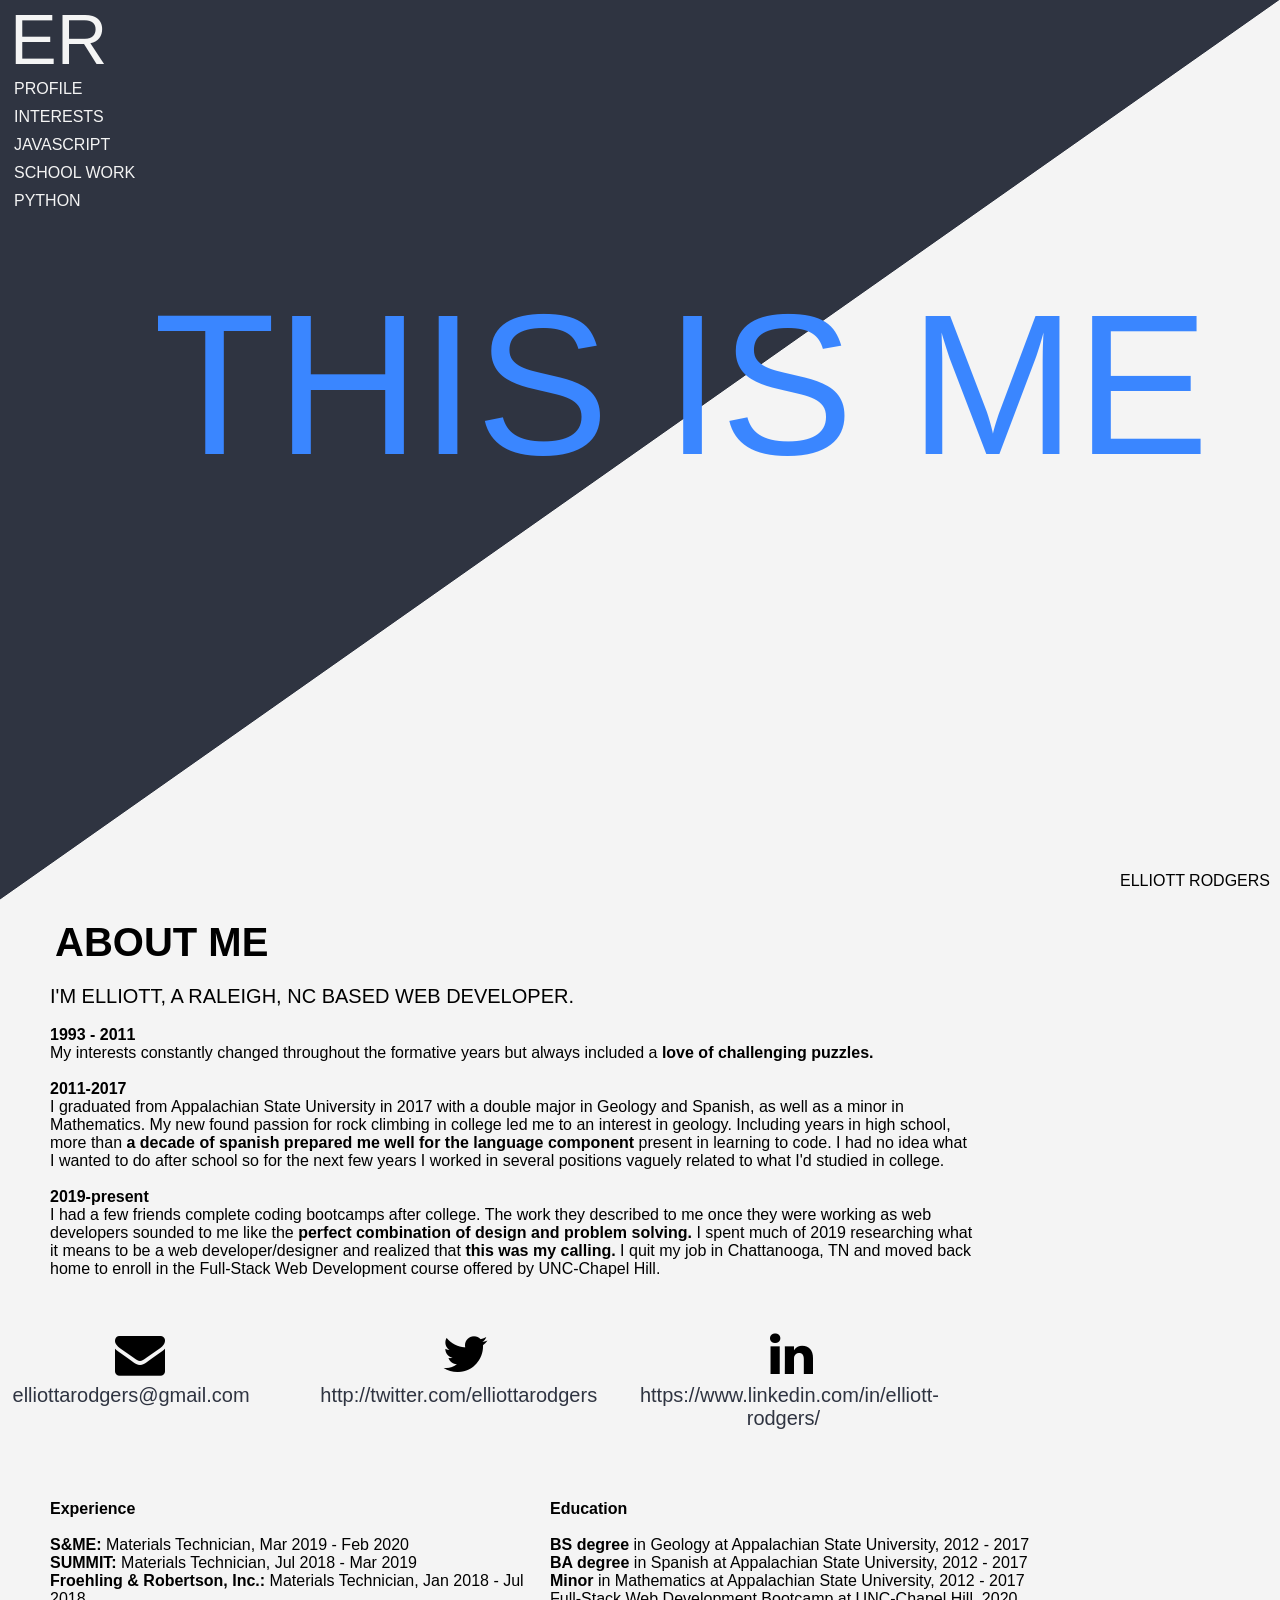
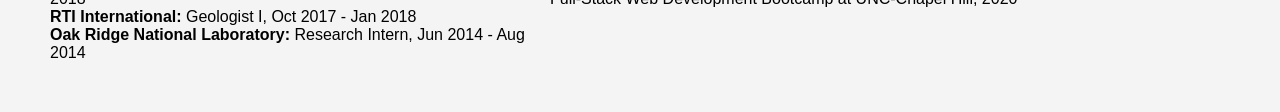
==== index.html @ 18452765 "first commit to new portfolio" ====
<!DOCTYPE html>
<html lang="en">
<head>
    <meta charset="UTF-8">
    <meta name="viewport" content="width=device-width, initial-scale=1.0">
    <script src="https://ajax.googleapis.com/ajax/libs/jquery/3.4.1/jquery.min.js"></script>
    <link rel="stylesheet" href="index.css">
    <link rel="stylesheet" type="text/css" href="js_Proj.css">
    <link rel="stylesheet" href="https://cdnjs.cloudflare.com/ajax/libs/font-awesome/4.7.0/css/font-awesome.min.css">
    <title>Document</title>
</head>
<body>
    <div id="back-cont">
        <div id="header">
            <!-- header col 1 -->
            <div>
                <div id="name-icon">ER</div>
                <div id="header-button-list">
                    <div id="profile-button" class="string-pad head-button">PROFILE</div>
                    <div id="interest-button" class="string-pad head-button">INTERESTS</div>
                    <div id="javascript-button" class="string-pad head-button">JAVASCRIPT</div>
                    <div id="school-button" class="string-pad head-button">SCHOOL WORK</div>
                    <div id="python-button" class="string-pad head-button">PYTHON</div>
                </div>
            </div>
        </div>
        <!-- PROFILE TITLE -->
        <div id="its-me">THIS IS ME</div>
    </div>
    <div id="toggle-grid" class="flip">
        <div id="basin"></div>
        <div id="code-div"></div>
    </div>
    <div id="name-tag">ELLIOTT RODGERS</div>
    <script type="text/javascript" src="index.js"></script>
    <script type="text/javascript" src="activities.js"></script>
    <script type="text/javascript" src="homework.js"></script>
    <script type="text/javascript" src="python.js"></script>
</body>
</html>
---- index.css ----
:root, * {
    border: 0;
    margin: 0;
    padding: 0;
    font-family: Arial, Helvetica, sans-serif;
}

html, body {
    max-width: 100%;
    overflow-x: hidden;
}

body {
    height: 100%;
    width: 100%;
    background-color: #F4F4F4;
}

#header {
    position: relative;
    z-index: 1;
    padding-top: 10px;
    padding-left: 10px;
    display: grid;
    grid-template-columns: 10% 10% 15%;
    color: #f4f4f4;
}

/* header */
#name-icon {
    color: #F4F4F4;
    font-size: 70px;
    position: fixed;
    top: 0;
    z-index: -1;
}

#header-button-list {
    margin-left: 4px;
    position: fixed;
    top: 80px;
    z-index: -1;
}

.head-button {
    color: #F4F4F4;
}

.head-button:hover {
    color: #ffe66d;
    cursor: pointer;
}

.string-pad {
    margin-bottom: 10px;
}
/* end header */

/* background triangle */
#back-cont {
    z-index: -1;
    height: 100vh;
    background-color: #F4F4F4;
    background-image: linear-gradient(to bottom right, #2f3441 49.95%, #F4F4F4 50%);
}
/* end background triangle */

/* profile */
#about-me-cont {
    width: 80%;
    margin-bottom: 20px;
}

#about-me {
    margin-left: 50px;
    margin-right: 50px;
}

#its-me {
    position: absolute;
    top: 30vh;
    left: 12%;
    z-index: 1;
    color: #3a86ff;
    font-size: 200px;
    font-weight: heavy;
}

#contact-cont {
    margin-top: 30px;
    margin-bottom: 70px;
}

#contact-bar {
    display: grid;
    grid-template-columns: repeat(3, 32%);
    font-size: 50px;
}

#contact-bar1 {
    display: grid;
    grid-template-columns: repeat(3, 32%);
    font-size: 20px;
}

.contact-div {
    transform: translate(35%, 0);
}

.contact-div1 {
    text-align: center;
    transform: translate(-10%, 0);
}

.contact-icon {
    font-size: 50px;
}

#h3-about {
    font-size: 40px;
}

.time-head {
    font-weight: bold;
}

#exp-ed {
    margin-left: 50px;
    display: grid;
    grid-template-columns: repeat(2, 65%);
    grid-row-gap: 20px;
}
/* end profile */

a {
    color: #2f3441;
}



.heavy {
    font-weight: bold;
}

.little-big {
    font-size: 20px;
}

.div-link {
    color: #2f3441;
    width: max-content;
    margin-bottom: 10px;
    padding: 5px;
}

.div-link:hover {
    color: white;
    background-color: #2f3441;
    cursor: pointer;
}

.container {
    width: 500px;
    margin-left: 50px;
    padding-bottom: 50px;
}

h3, h5 {
    padding-bottom: 20px;
    padding-top: 20px;
    margin-left: 5px;
}

#link-cont {
    background-color: rgb(230, 242, 253);
    border: 3px solid rgb(85, 127, 190);
    padding-left: 15px;
    margin-right: 10px;
}

a {
    text-decoration: none;
    padding: 6px;
    margin-bottom: 50px;
}

a:hover {
    color: white;
}

#name-tag {
    position: fixed;
    bottom: 10px;
    right: 10px;
}

#basin {
    padding-bottom: 30px;
    z-index: 1;
}

#activity-split {
    display: grid;
    grid-template-columns: auto auto;
}

.act-desc {
    margin-left: 40px;
    margin-right: 20px;
}

.tab-right {
    margin-left: 50px;
}

.inline {
    display: inline;
}

.flip {
    display: grid;
    grid-template-columns: 40% 30%;
}
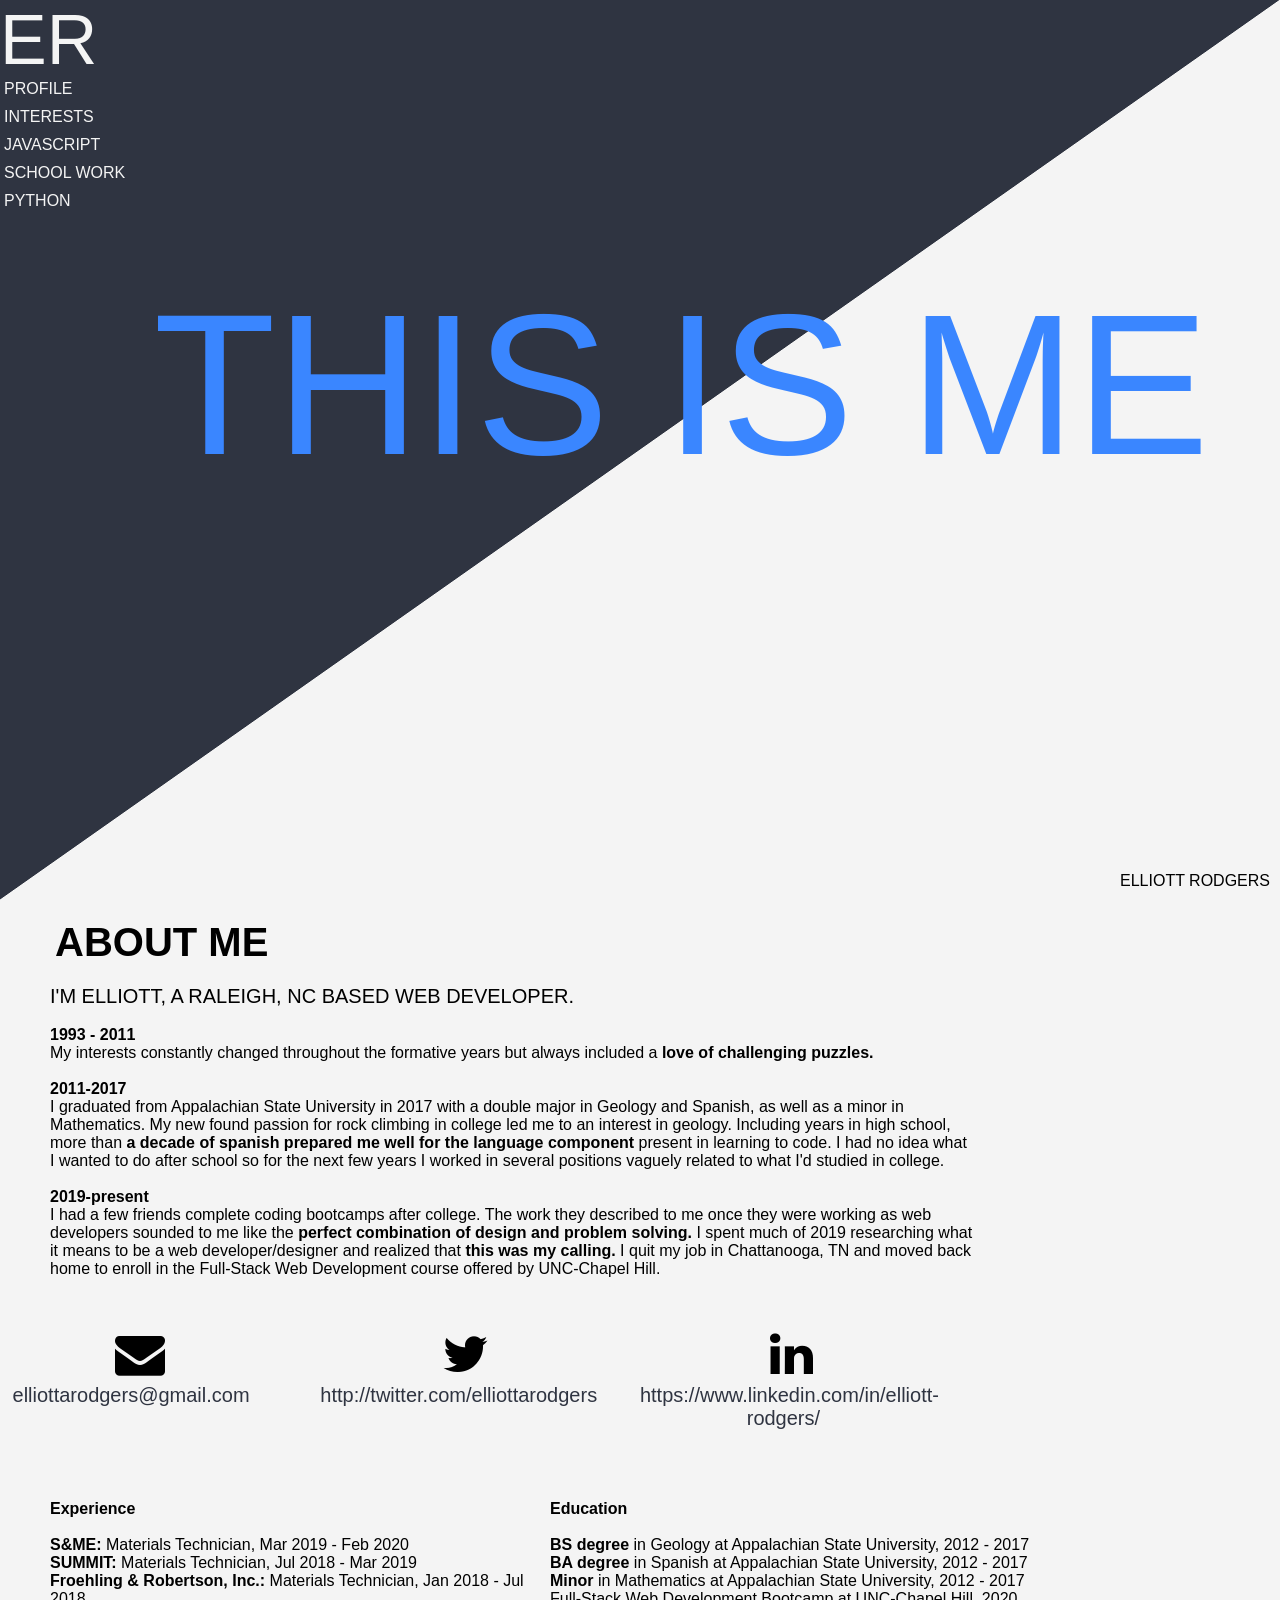
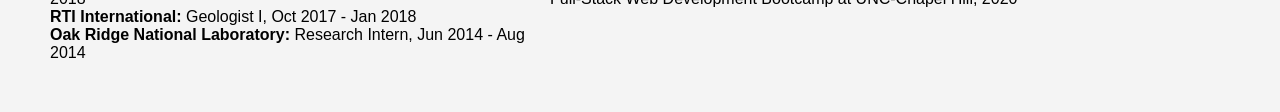
==== commit ba3d2dbf: "fixed vanishing header" ====
--- a/index.html
+++ b/index.html
@@ -13,15 +13,13 @@
     <div id="back-cont">
         <div id="header">
             <!-- header col 1 -->
-            <div>
-                <div id="name-icon">ER</div>
-                <div id="header-button-list">
-                    <div id="profile-button" class="string-pad head-button">PROFILE</div>
-                    <div id="interest-button" class="string-pad head-button">INTERESTS</div>
-                    <div id="javascript-button" class="string-pad head-button">JAVASCRIPT</div>
-                    <div id="school-button" class="string-pad head-button">SCHOOL WORK</div>
-                    <div id="python-button" class="string-pad head-button">PYTHON</div>
-                </div>
+            <div id="name-icon">ER</div>
+            <div id="header-button-list">
+                <div id="profile-button" class="string-pad head-button">PROFILE</div>
+                <div id="interest-button" class="string-pad head-button">INTERESTS</div>
+                <div id="javascript-button" class="string-pad head-button">JAVASCRIPT</div>
+                <div id="school-button" class="string-pad head-button">SCHOOL WORK</div>
+                <div id="python-button" class="string-pad head-button">PYTHON</div>
             </div>
         </div>
         <!-- PROFILE TITLE -->
--- a/index.css
+++ b/index.css
@@ -17,8 +17,8 @@
 }
 
 #header {
-    position: relative;
-    z-index: 1;
+    position: absolute;
+    z-index: 0;
     padding-top: 10px;
     padding-left: 10px;
     display: grid;
@@ -32,7 +32,7 @@
     font-size: 70px;
     position: fixed;
     top: 0;
-    z-index: -1;
+    z-index: 1;
 }
 
 #header-button-list {
@@ -136,8 +136,6 @@
     color: #2f3441;
 }
 
-
-
 .heavy {
     font-weight: bold;
 }
@@ -197,6 +195,7 @@
 #basin {
     padding-bottom: 30px;
     z-index: 1;
+    position: absolute;
 }
 
 #activity-split {
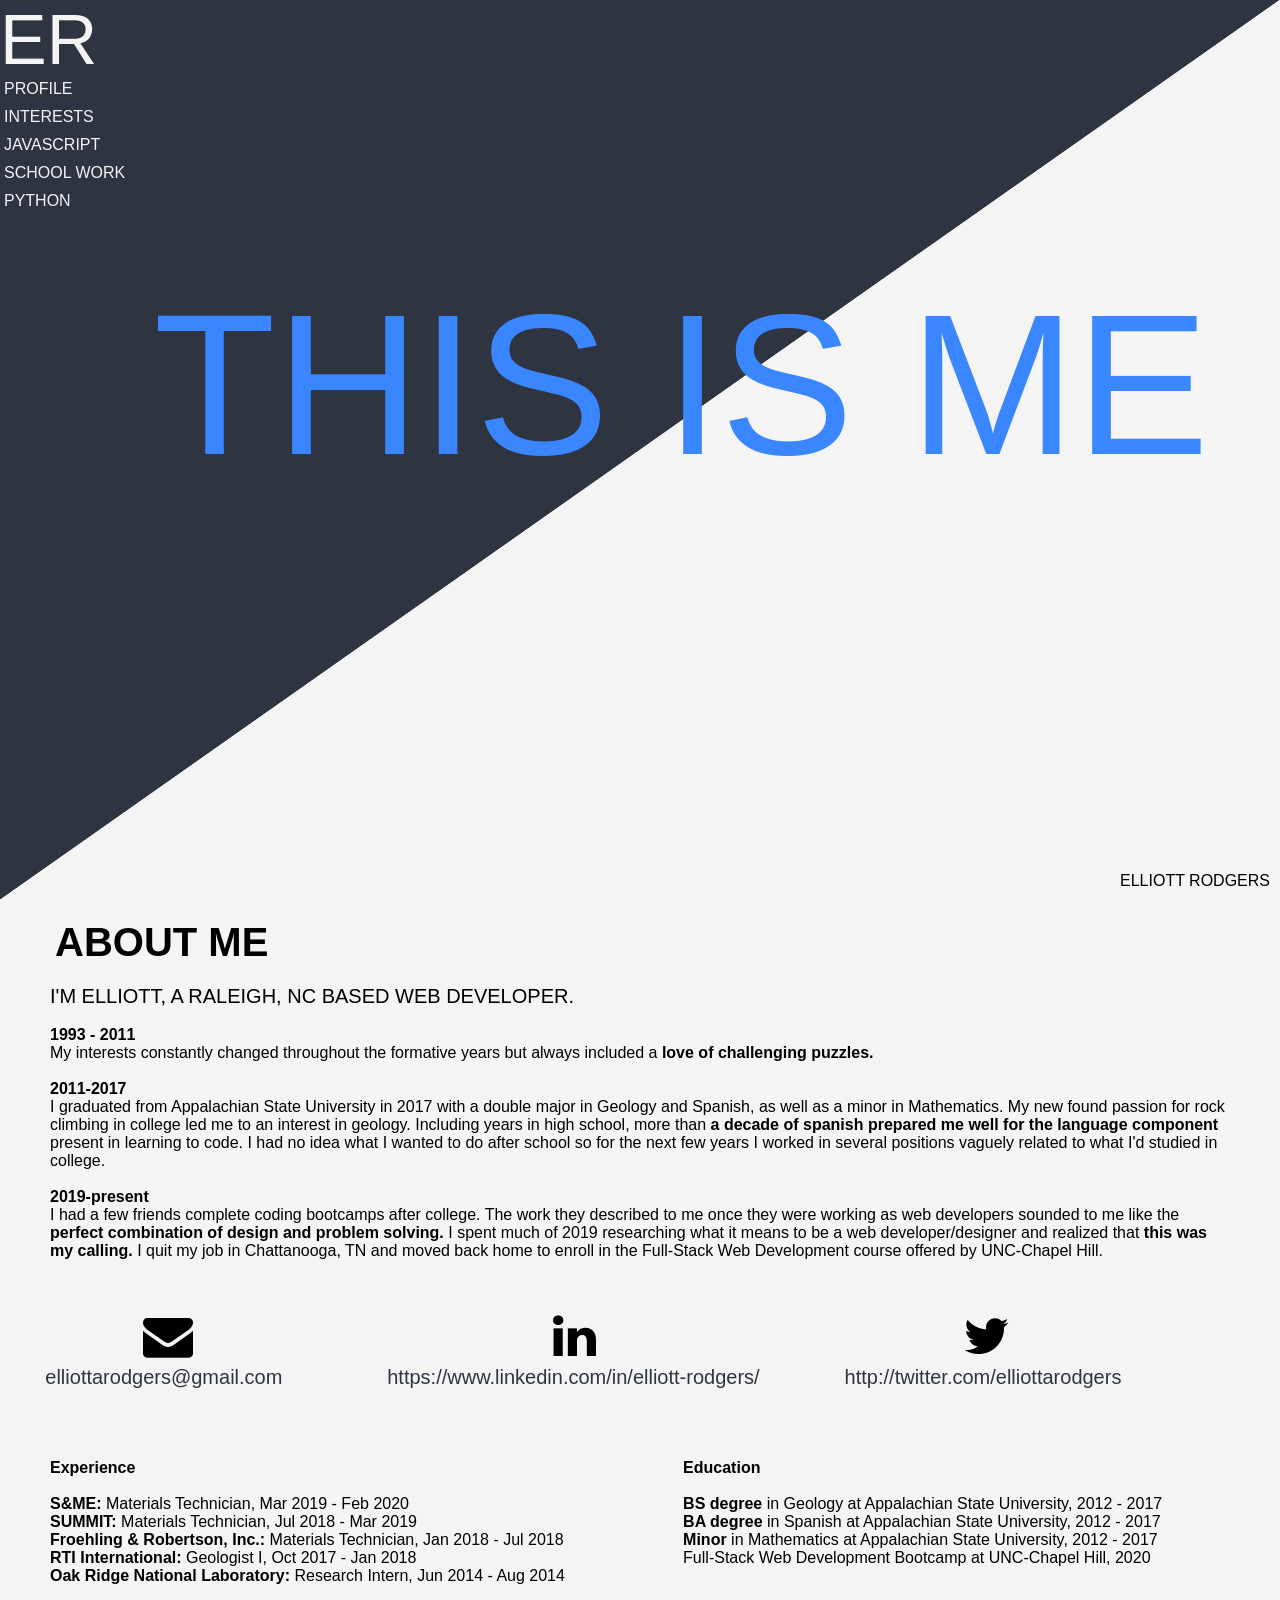
==== commit ee210467: "mobile responsive addition" ====
--- a/index.html
+++ b/index.html
@@ -5,7 +5,6 @@
     <meta name="viewport" content="width=device-width, initial-scale=1.0">
     <script src="https://ajax.googleapis.com/ajax/libs/jquery/3.4.1/jquery.min.js"></script>
     <link rel="stylesheet" href="index.css">
-    <link rel="stylesheet" type="text/css" href="js_Proj.css">
     <link rel="stylesheet" href="https://cdnjs.cloudflare.com/ajax/libs/font-awesome/4.7.0/css/font-awesome.min.css">
     <title>Document</title>
 </head>
--- a/index.css
+++ b/index.css
@@ -221,3 +221,6 @@
     grid-template-columns: 40% 30%;
 }
 
+#code-div {
+    transform: translate(700px, 0);
+}
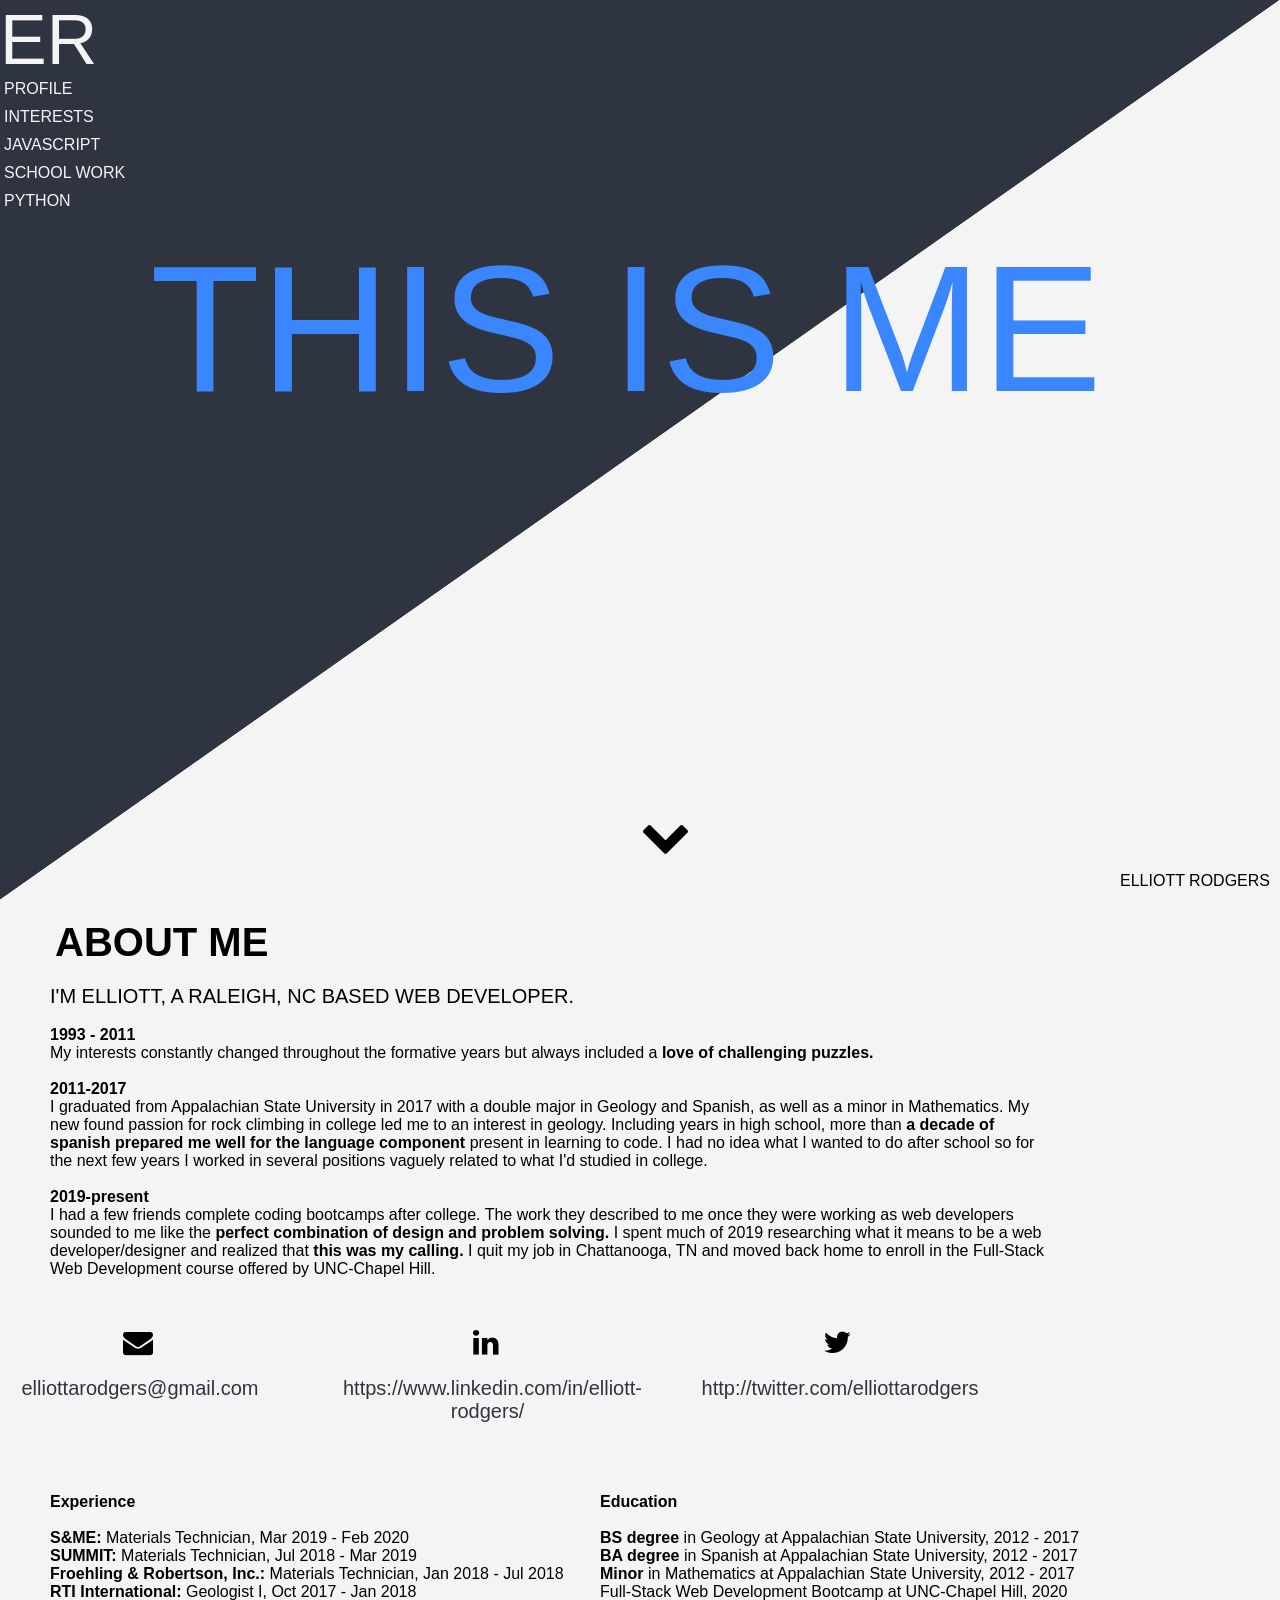
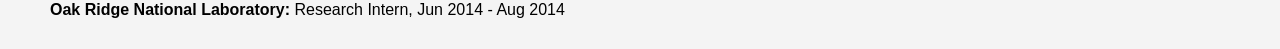
==== commit dc56806b: "scroll suggester chevron added" ====
--- a/index.html
+++ b/index.html
@@ -23,6 +23,7 @@
         </div>
         <!-- PROFILE TITLE -->
         <div id="its-me">THIS IS ME</div>
+        <div><i id="the-arrow" class="fas fa fa-chevron-down"></i></div>
     </div>
     <div id="toggle-grid" class="flip">
         <div id="basin"></div>
@@ -33,5 +34,6 @@
     <script type="text/javascript" src="activities.js"></script>
     <script type="text/javascript" src="homework.js"></script>
     <script type="text/javascript" src="python.js"></script>
+    <script type="text/javascript" src="arrow.js"></script>
 </body>
 </html>
--- a/index.css
+++ b/index.css
@@ -1,3 +1,4 @@
+/* initial stylings start */
 :root, * {
     border: 0;
     margin: 0;
@@ -15,6 +16,9 @@
     width: 100%;
     background-color: #F4F4F4;
 }
+/* initial stylings end */
+/* ---------------------------------------------------------------------------------------------------------- */
+/* header start */
 
 #header {
     position: absolute;
@@ -26,7 +30,6 @@
     color: #f4f4f4;
 }
 
-/* header */
 #name-icon {
     color: #F4F4F4;
     font-size: 70px;
@@ -54,36 +57,41 @@
 .string-pad {
     margin-bottom: 10px;
 }
-/* end header */
-
-/* background triangle */
+/* header end */
+/* ---------------------------------------------------------------------------------------------------------- */
+/* background triangle start */
+
 #back-cont {
     z-index: -1;
     height: 100vh;
     background-color: #F4F4F4;
     background-image: linear-gradient(to bottom right, #2f3441 49.95%, #F4F4F4 50%);
 }
-/* end background triangle */
-
-/* profile */
-#about-me-cont {
-    width: 80%;
-    margin-bottom: 20px;
-}
+/* background triangle end */
+/* ---------------------------------------------------------------------------------------------------------- */
+/* profile start */
 
 #about-me {
+    width: 1000px;
     margin-left: 50px;
     margin-right: 50px;
 }
 
 #its-me {
     position: absolute;
-    top: 30vh;
-    left: 12%;
+    top: 25vh;
+    left: 150px;
     z-index: 1;
     color: #3a86ff;
-    font-size: 200px;
+    font-size: calc(18vw - 50px);
     font-weight: heavy;
+}
+
+#the-arrow {
+    font-size: 50px;
+    position: absolute;
+    left: 50%;
+    top: 90%;
 }
 
 #contact-cont {
@@ -93,13 +101,13 @@
 
 #contact-bar {
     display: grid;
-    grid-template-columns: repeat(3, 32%);
-    font-size: 50px;
+    grid-template-columns: repeat(3, 350px);
+    font-size: 30px;
 }
 
 #contact-bar1 {
     display: grid;
-    grid-template-columns: repeat(3, 32%);
+    grid-template-columns: repeat(3, 350px);
     font-size: 20px;
 }
 
@@ -112,10 +120,6 @@
     transform: translate(-10%, 0);
 }
 
-.contact-icon {
-    font-size: 50px;
-}
-
 #h3-about {
     font-size: 40px;
 }
@@ -127,28 +131,44 @@
 #exp-ed {
     margin-left: 50px;
     display: grid;
-    grid-template-columns: repeat(2, 65%);
-    grid-row-gap: 20px;
+    grid-template-columns: repeat(2, 550px);
+    row-gap: 30px;
+}
+
+.contact-icon {
+    height: 50px;
 }
 /* end profile */
+/* ---------------------------------------------------------------------------------------------------------- */
+/* links */
+
+#link-cont {
+    background-color: rgb(230, 242, 253);
+    border: 3px solid rgb(85, 127, 190);
+    margin-right: 10px;
+    width: 500px;
+    margin-left: 40px;
+    padding-bottom: 50px;
+}
 
 a {
+    text-decoration: none;
+    padding: 5px;
+    margin-bottom: 50px;
     color: #2f3441;
 }
 
-.heavy {
-    font-weight: bold;
-}
-
-.little-big {
-    font-size: 20px;
+a:hover {
+    color: white;
+    background-color: #2f3441;
 }
 
 .div-link {
     color: #2f3441;
     width: max-content;
     margin-bottom: 10px;
-    padding: 5px;
+    padding-bottom: 10px;
+    margin-left: 10px;
 }
 
 .div-link:hover {
@@ -156,11 +176,28 @@
     background-color: #2f3441;
     cursor: pointer;
 }
-
-.container {
-    width: 500px;
+/* links end */
+/* ---------------------------------------------------------------------------------------------------------- */
+/* general stying classes start */
+
+.col-space {
+    margin-right: 30px;
+}
+
+.tab-right {
     margin-left: 50px;
-    padding-bottom: 50px;
+}
+
+.inline {
+    display: inline;
+}
+
+.heavy {
+    font-weight: bold;
+}
+
+.little-big {
+    font-size: 20px;
 }
 
 h3, h5 {
@@ -168,59 +205,108 @@
     padding-top: 20px;
     margin-left: 5px;
 }
-
-#link-cont {
-    background-color: rgb(230, 242, 253);
-    border: 3px solid rgb(85, 127, 190);
-    padding-left: 15px;
-    margin-right: 10px;
-}
-
-a {
-    text-decoration: none;
-    padding: 6px;
-    margin-bottom: 50px;
-}
-
-a:hover {
-    color: white;
-}
+/* general styling classes end */
+/* ---------------------------------------------------------------------------------------------------------- */
+/* main storage container start */
+
+#basin {
+    padding-bottom: 30px;
+    z-index: 1;
+    position: absolute;
+}
+
+#activity-split {
+    display: grid;
+    grid-template-columns: auto auto;
+}
+
+.act-desc {
+    margin-left: 40px;
+    margin-right: 20px;
+}
+
+.flip {
+    display: grid;
+    grid-template-columns: 60% 30%;
+}
+
+#code-div {
+    transform: translate(550px, 0);
+}
+/* main storage container end */
+/* ---------------------------------------------------------------------------------------------------------- */
+/* footer start */
 
 #name-tag {
     position: fixed;
     bottom: 10px;
     right: 10px;
 }
-
-#basin {
-    padding-bottom: 30px;
-    z-index: 1;
-    position: absolute;
-}
-
-#activity-split {
-    display: grid;
-    grid-template-columns: auto auto;
-}
-
-.act-desc {
-    margin-left: 40px;
-    margin-right: 20px;
-}
-
-.tab-right {
-    margin-left: 50px;
-}
-
-.inline {
-    display: inline;
-}
-
-.flip {
-    display: grid;
-    grid-template-columns: 40% 30%;
-}
-
-#code-div {
-    transform: translate(700px, 0);
-}
+/* footer end */
+/* ---------------------------------------------------------------------------------------------------------- */
+/* start media queries */
+@media screen and (max-width: 1100px) {
+    #about-me {
+        width: 80%;
+    }
+    #its-me {
+        top: 20vh;
+        font-size: calc(18vw - 30px);
+    }
+    #contact-bar {
+        grid-template-columns: repeat(3, 32%);
+        font-size: 2vw;
+    }
+    #contact-bar1 {
+        grid-template-columns: repeat(3, 32%);
+        font-size: calc(10px + 0.8vw);
+    }
+    #exp-ed {
+        grid-template-columns: repeat(2, 60%);
+    }
+    .flip {
+        display: block;
+    }
+    #code-div {
+        display: block;
+        transform: translate(0, 0);
+    }
+    #basin {
+        display: block;
+        position: relative;
+    }
+}
+@media screen and (max-width: 850px) {
+    .contact-div1 {
+        text-align: left;
+        margin-left: 25px;
+        margin-bottom: 34px;
+    }
+    #contact-bar {
+        display: block;
+        font-size: 3vw;
+    }
+    #contact-bar1 {
+        display: inline-block;
+        font-size: calc(10px + 0.8vw);
+    }
+    #contact-cont {
+        display: grid;
+        grid-template-columns: 10% 60%;
+        margin-left: 30px;
+        margin-bottom: 20px;
+    }
+    #exp-ed {
+        display: block;
+    }
+    .col-space {
+        margin-bottom: 20px;
+    }
+}
+@media screen and (max-width: 600px) {
+    #link-cont {
+        width: 400px;
+        position: relative;
+        right: 8px;
+    }
+}
